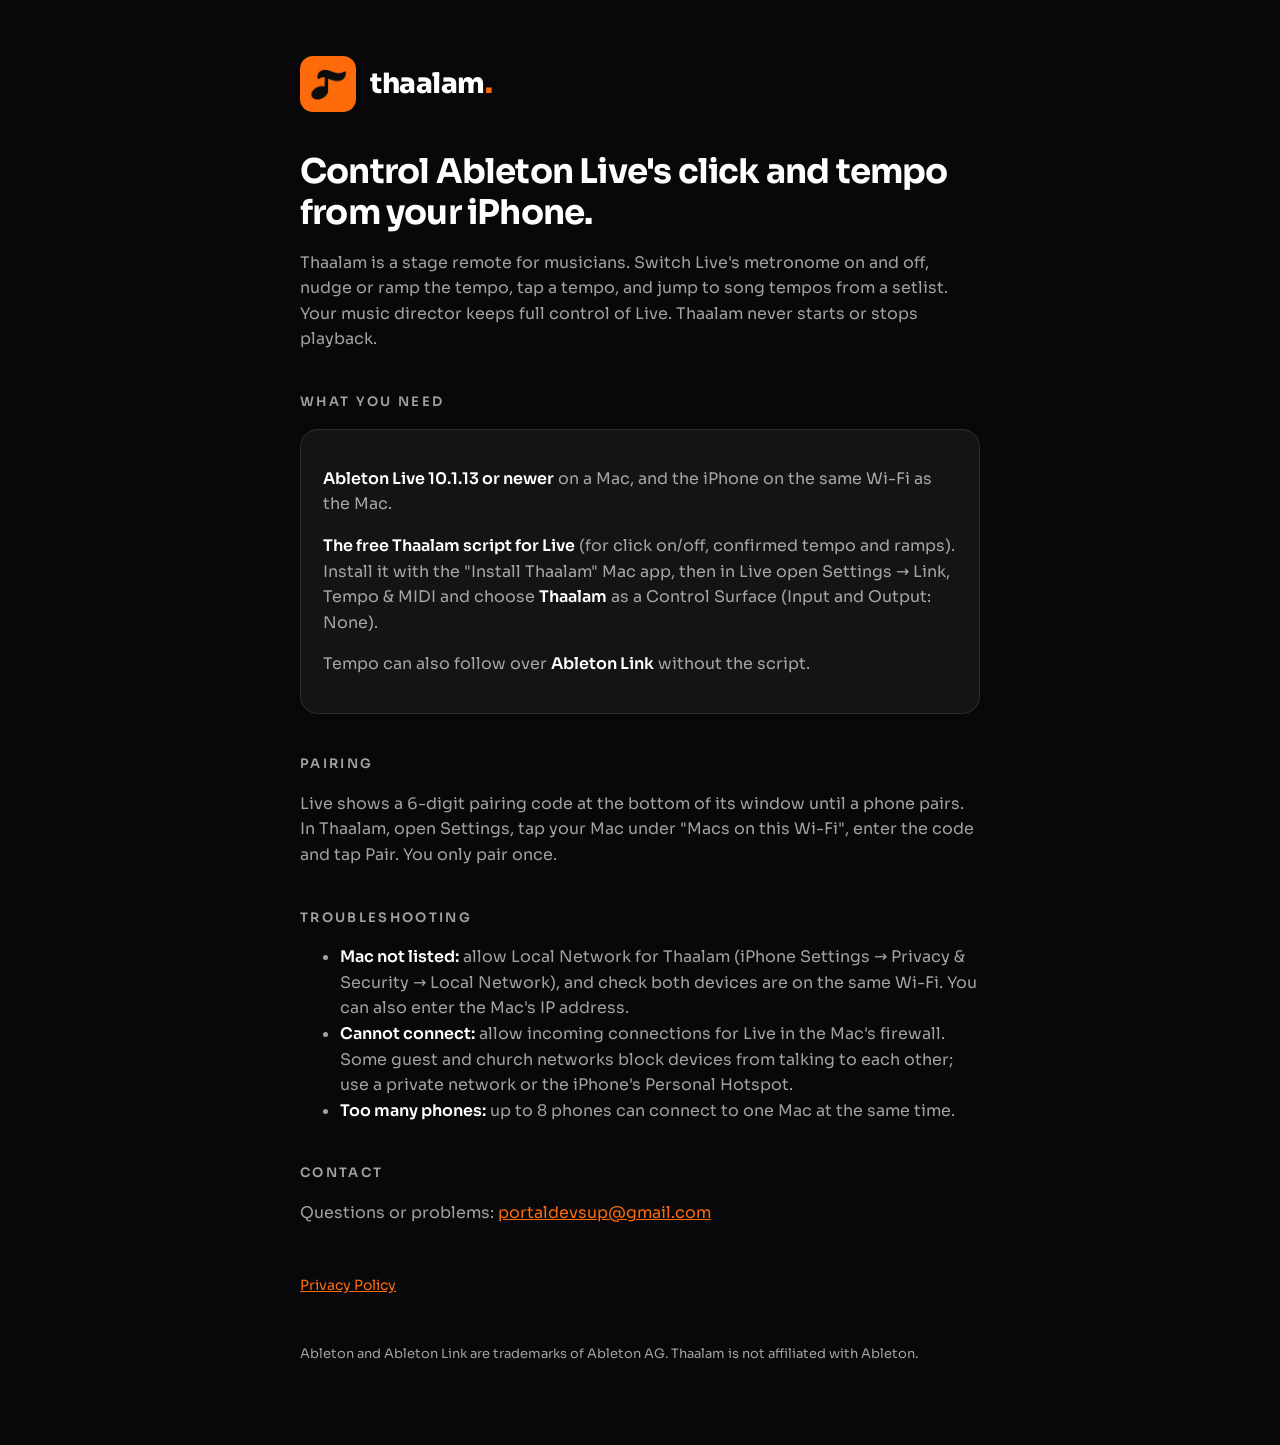
==== index.html @ 5f08c456 "Thaalam support and privacy pages" ====
<!doctype html>
<html lang="en">
<head>
<meta charset="utf-8"><meta name="viewport" content="width=device-width, initial-scale=1">
<title>Thaalam – Support</title>
<link rel="preconnect" href="https://fonts.googleapis.com"><link href="https://fonts.googleapis.com/css2?family=Sora:wght@400;600;800&display=swap" rel="stylesheet">
<link rel="stylesheet" href="style.css">
</head>
<body><main>
<header><img src="icon.png" alt=""><div class="mark">thaalam<span>.</span></div></header>
<h1>Control Ableton Live's click and tempo from your iPhone.</h1>
<p>Thaalam is a stage remote for musicians. Switch Live's metronome on and off, nudge or ramp the tempo, tap a tempo, and jump to song tempos from a setlist. Your music director keeps full control of Live. Thaalam never starts or stops playback.</p>

<h2>What you need</h2>
<div class="card"><p><strong>Ableton Live 10.1.13 or newer</strong> on a Mac, and the iPhone on the same Wi-Fi as the Mac.</p>
<p><strong>The free Thaalam script for Live</strong> (for click on/off, confirmed tempo and ramps). Install it with the "Install Thaalam" Mac app, then in Live open Settings → Link, Tempo &amp; MIDI and choose <strong>Thaalam</strong> as a Control Surface (Input and Output: None).</p>
<p>Tempo can also follow over <strong>Ableton Link</strong> without the script.</p></div>

<h2>Pairing</h2>
<p>Live shows a 6-digit pairing code at the bottom of its window until a phone pairs. In Thaalam, open Settings, tap your Mac under "Macs on this Wi-Fi", enter the code and tap Pair. You only pair once.</p>

<h2>Troubleshooting</h2>
<ul>
<li><strong>Mac not listed:</strong> allow Local Network for Thaalam (iPhone Settings → Privacy &amp; Security → Local Network), and check both devices are on the same Wi-Fi. You can also enter the Mac's IP address.</li>
<li><strong>Cannot connect:</strong> allow incoming connections for Live in the Mac's firewall. Some guest and church networks block devices from talking to each other; use a private network or the iPhone's Personal Hotspot.</li>
<li><strong>Too many phones:</strong> up to 8 phones can connect to one Mac at the same time.</li>
</ul>

<h2>Contact</h2>
<p>Questions or problems: <a href="mailto:portaldevsup@gmail.com">portaldevsup@gmail.com</a></p>

<nav><a href="privacy.html">Privacy Policy</a></nav>
<footer>Ableton and Ableton Link are trademarks of Ableton AG. Thaalam is not affiliated with Ableton.</footer>
</main></body>
</html>
---- style.css ----
:root { --bg:#08080A; --surface:#141416; --text:#fff; --dim:rgba(255,255,255,.62); --line:rgba(255,255,255,.1); --accent:#FD6B0B; }
* { box-sizing:border-box; }
body { margin:0; background:var(--bg); color:var(--text); font-family:"Sora",system-ui,sans-serif; line-height:1.6; }
main { max-width:720px; margin:0 auto; padding:56px 20px 80px; }
header { display:flex; align-items:center; gap:14px; margin-bottom:40px; }
header img { width:56px; height:56px; border-radius:13px; }
.mark { font-weight:800; font-size:28px; letter-spacing:-.5px; }
.mark span { color:var(--accent); }
h1 { font-size:34px; line-height:1.2; letter-spacing:-.8px; margin:0 0 12px; }
h2 { font-size:13px; text-transform:uppercase; letter-spacing:.18em; color:var(--dim); margin:40px 0 10px; font-weight:600; }
p, li { color:var(--dim); }
strong { color:var(--text); font-weight:600; }
a { color:var(--accent); }
.card { background:var(--surface); border:1px solid var(--line); border-radius:18px; padding:20px 22px; margin:16px 0; }
nav { margin-top:48px; display:flex; gap:20px; font-size:14px; }
footer { margin-top:48px; font-size:13px; color:var(--dim); }
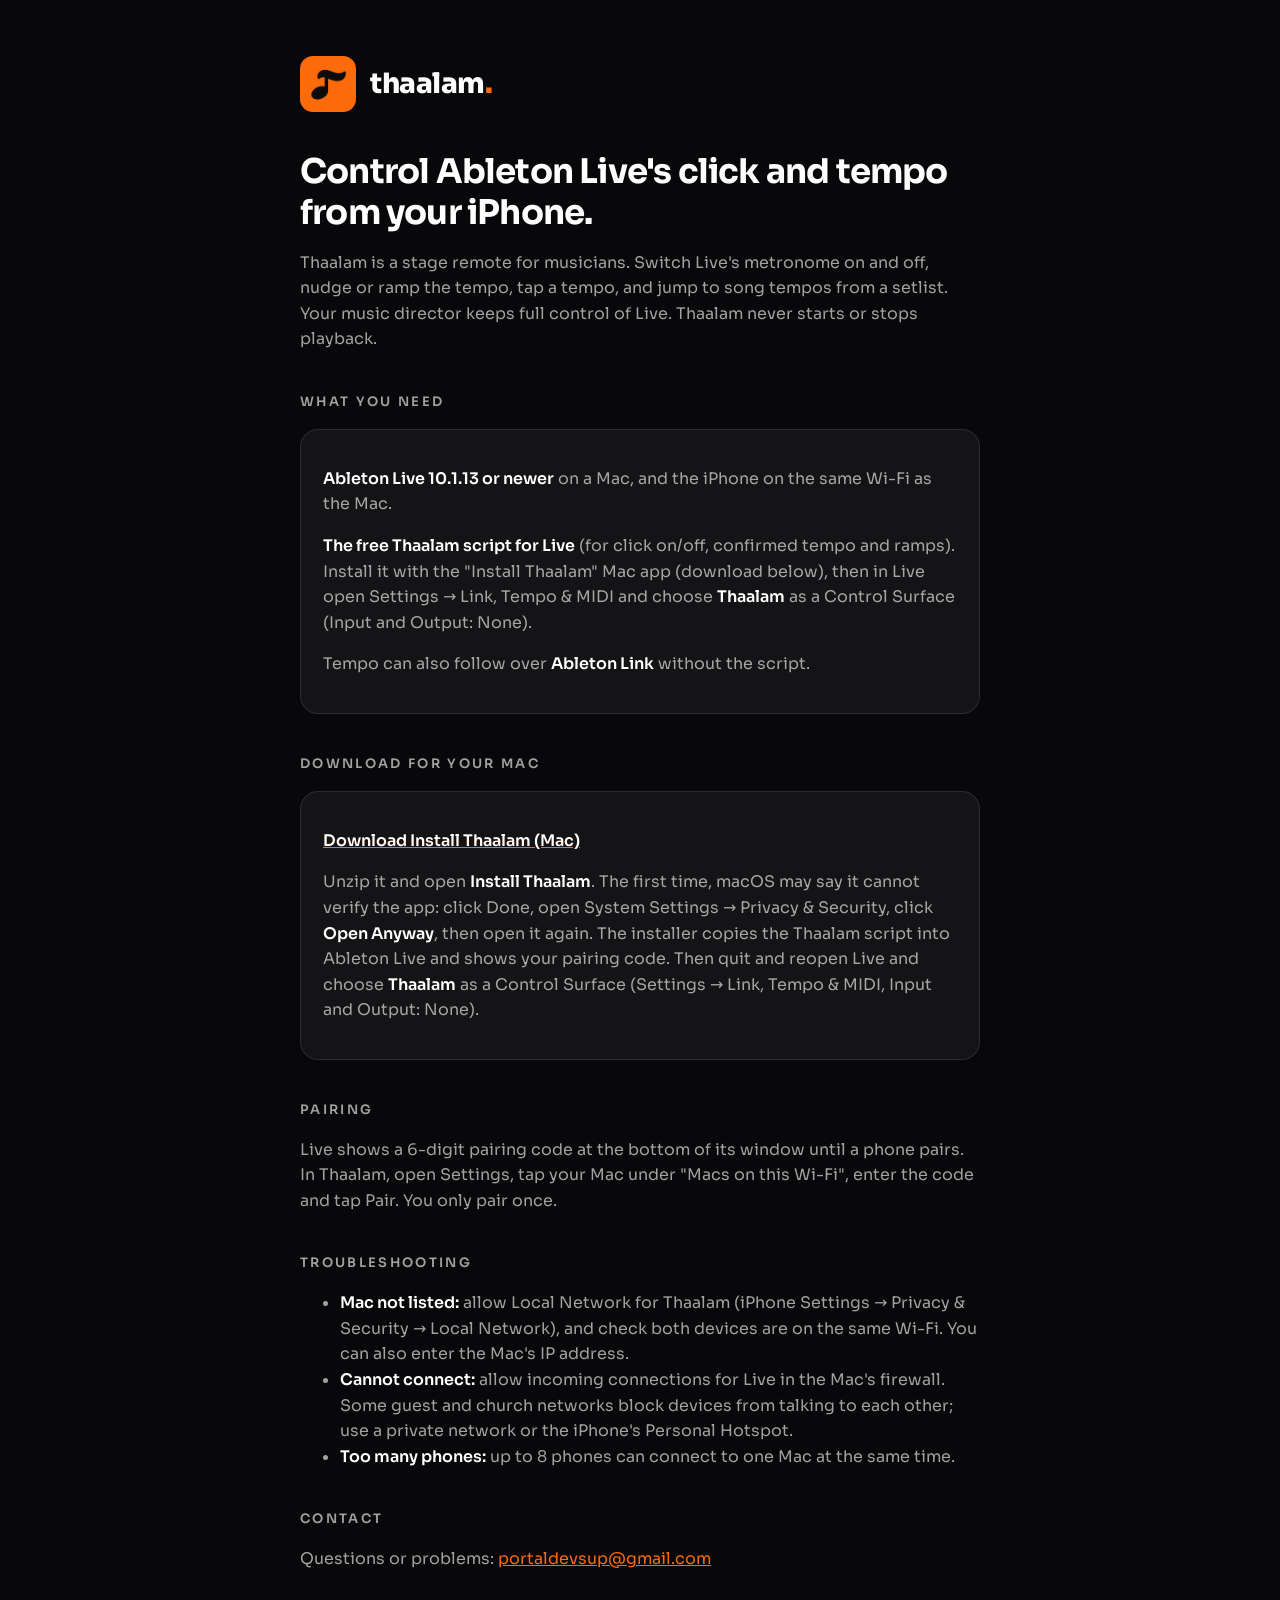
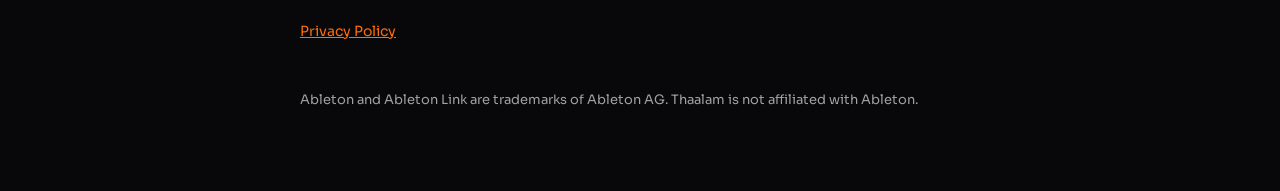
==== commit 39152a7c: "Add Mac installer download to the support page" ====
--- a/index.html
+++ b/index.html
@@ -13,8 +13,12 @@
 
 <h2>What you need</h2>
 <div class="card"><p><strong>Ableton Live 10.1.13 or newer</strong> on a Mac, and the iPhone on the same Wi-Fi as the Mac.</p>
-<p><strong>The free Thaalam script for Live</strong> (for click on/off, confirmed tempo and ramps). Install it with the "Install Thaalam" Mac app, then in Live open Settings → Link, Tempo &amp; MIDI and choose <strong>Thaalam</strong> as a Control Surface (Input and Output: None).</p>
+<p><strong>The free Thaalam script for Live</strong> (for click on/off, confirmed tempo and ramps). Install it with the "Install Thaalam" Mac app (download below), then in Live open Settings → Link, Tempo &amp; MIDI and choose <strong>Thaalam</strong> as a Control Surface (Input and Output: None).</p>
 <p>Tempo can also follow over <strong>Ableton Link</strong> without the script.</p></div>
+
+<h2>Download for your Mac</h2>
+<div class="card"><p><a href="Install-Thaalam.zip"><strong>Download Install Thaalam (Mac)</strong></a></p>
+<p>Unzip it and open <strong>Install Thaalam</strong>. The first time, macOS may say it cannot verify the app: click Done, open System Settings → Privacy &amp; Security, click <strong>Open Anyway</strong>, then open it again. The installer copies the Thaalam script into Ableton Live and shows your pairing code. Then quit and reopen Live and choose <strong>Thaalam</strong> as a Control Surface (Settings → Link, Tempo &amp; MIDI, Input and Output: None).</p></div>
 
 <h2>Pairing</h2>
 <p>Live shows a 6-digit pairing code at the bottom of its window until a phone pairs. In Thaalam, open Settings, tap your Mac under "Macs on this Wi-Fi", enter the code and tap Pair. You only pair once.</p>
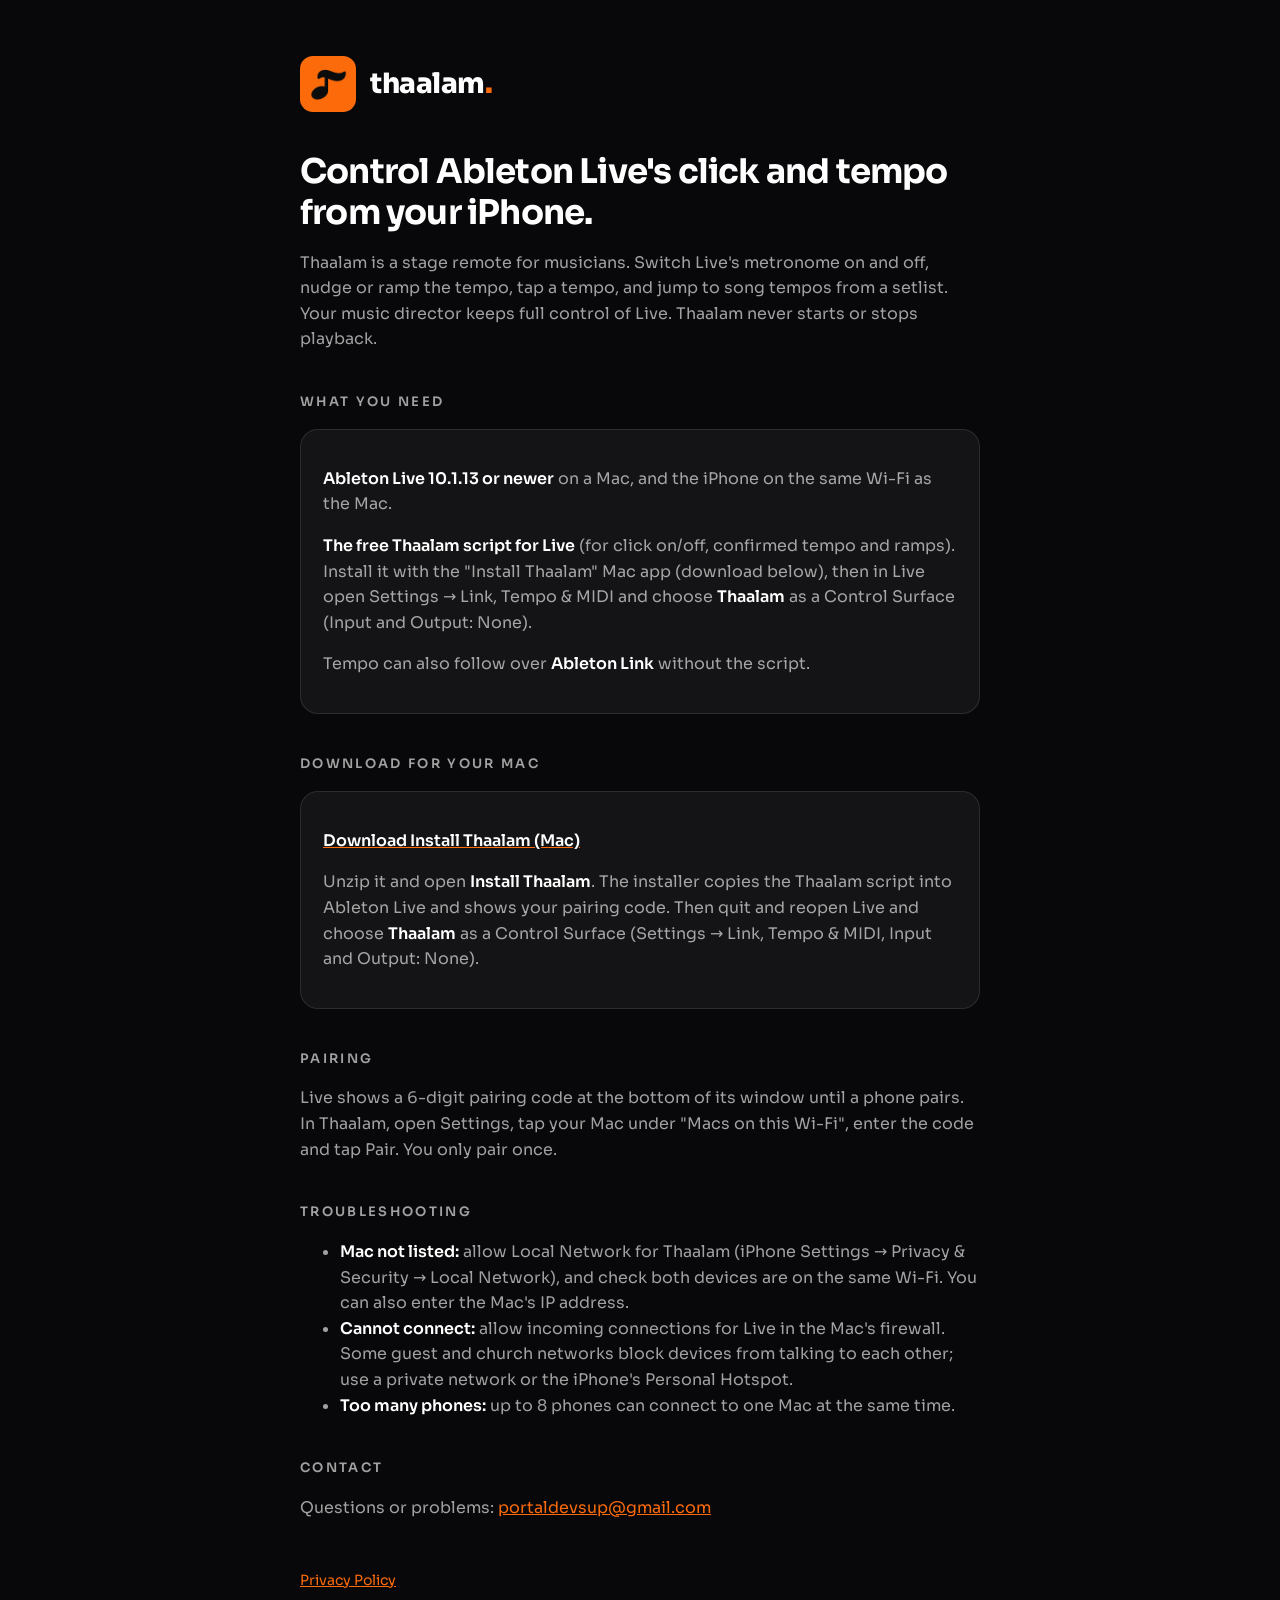
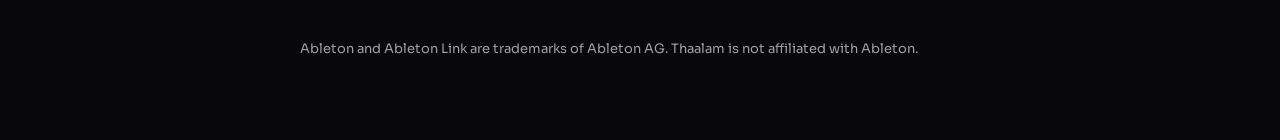
==== commit cef5178f: "Notarized Mac installer" ====
--- a/index.html
+++ b/index.html
@@ -18,7 +18,7 @@
 
 <h2>Download for your Mac</h2>
 <div class="card"><p><a href="Install-Thaalam.zip"><strong>Download Install Thaalam (Mac)</strong></a></p>
-<p>Unzip it and open <strong>Install Thaalam</strong>. The first time, macOS may say it cannot verify the app: click Done, open System Settings → Privacy &amp; Security, click <strong>Open Anyway</strong>, then open it again. The installer copies the Thaalam script into Ableton Live and shows your pairing code. Then quit and reopen Live and choose <strong>Thaalam</strong> as a Control Surface (Settings → Link, Tempo &amp; MIDI, Input and Output: None).</p></div>
+<p>Unzip it and open <strong>Install Thaalam</strong>. The installer copies the Thaalam script into Ableton Live and shows your pairing code. Then quit and reopen Live and choose <strong>Thaalam</strong> as a Control Surface (Settings → Link, Tempo &amp; MIDI, Input and Output: None).</p></div>
 
 <h2>Pairing</h2>
 <p>Live shows a 6-digit pairing code at the bottom of its window until a phone pairs. In Thaalam, open Settings, tap your Mac under "Macs on this Wi-Fi", enter the code and tap Pair. You only pair once.</p>
